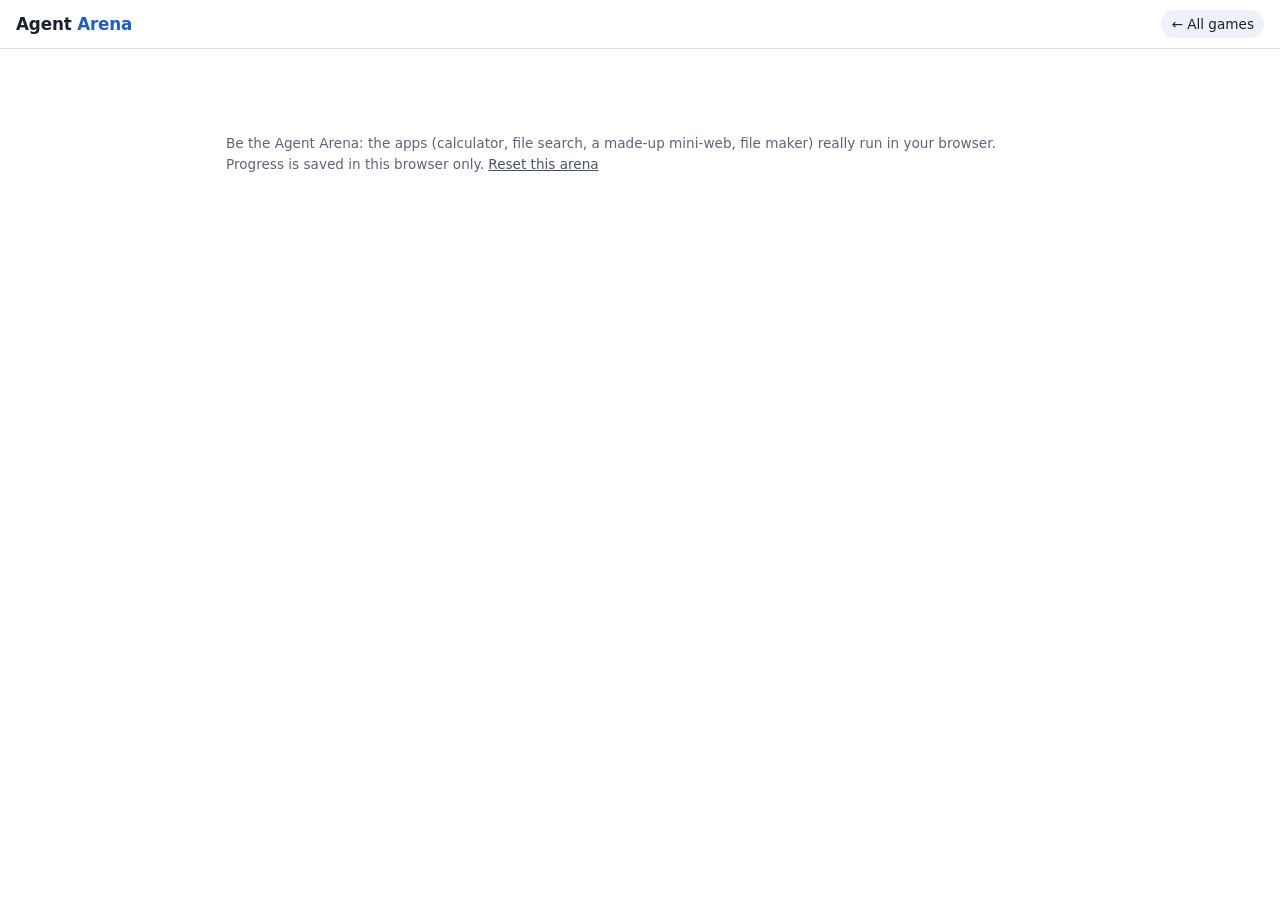
==== agent-final/index.html @ a99c43e1 "Agent Arena page" ====
<!doctype html>
<html lang="en">
<head>
  <meta charset="utf-8">
  <meta name="viewport" content="width=device-width, initial-scale=1">
  <meta name="color-scheme" content="light only">
  <title>The Agent Arena</title>
  <meta name="description" content="The final agent challenge: one task from Ploy in 12 timed steps, playing the model with real apps.">
  <link rel="icon" href="data:image/svg+xml,%3Csvg xmlns='http://www.w3.org/2000/svg' viewBox='0 0 32 32'%3E%3Crect width='32' height='32' rx='7' fill='%23c2570c'/%3E%3Crect x='6' y='20' width='4' height='6' rx='1' fill='white'/%3E%3Crect x='12' y='14' width='4' height='12' rx='1' fill='white'/%3E%3Crect x='18' y='9' width='4' height='17' rx='1' fill='white'/%3E%3Crect x='24' y='17' width='4' height='9' rx='1' fill='white'/%3E%3C/svg%3E">
  <link rel="stylesheet" href="../shared/arena.css">
  <link rel="stylesheet" href="../shared/visual.css">
</head>
<body>
  <header class="topbar">
    <button class="brand" id="brand" type="button" aria-label="Arena home">Agent <span>Arena</span></button>
    <span class="spacer"></span>
    <a class="pill" href="../index.html">&larr; All games</a>
  </header>
  <main id="app">
    <noscript><div class="card">This game needs JavaScript switched on.</div></noscript>
  </main>
  <footer>
    <p>Be the Agent Arena: the apps (calculator, file search, a made-up mini-web, file maker) really run in your browser. Progress is saved in this browser only.
      <button type="button" id="resetBtn">Reset this arena</button></p>
  </footer>
  <script src="../config.js"></script>
  <script src="../agent/data/cafe.js"></script>
  <script src="../agent/data/raw.js"></script>
  <script src="../agent/js/engine.js"></script>
  <script src="../agent/js/files.js"></script>
  <script src="../agent/js/tools.js"></script>
  <script src="../agent/js/items.js"></script>
  <script src="../shared/visual.js"></script>
  <script src="../shared/arena.js"></script>
  <script src="../shared/widgets.js"></script>
  <script src="../agent/js/phones.js"></script>
  <script src="../agent/js/draw.js"></script>
  <script src="../agent/js/arena.js"></script>
  <script src="js/final.js"></script>
</body>
</html>
---- shared/arena.css ----
/* AI games — shared styles for the master page, the arenas and the scoreboard. White theme only. */
:root {
  --bg: #ffffff;
  --surface: #ffffff;
  --surface-2: #eef1f8;
  --ink: #1b2130;
  --ink-2: #4a5468;
  --ink-3: #5c6579;
  --line: #d9deea;
  --accent: #1f5fbf;        /* theme blue: bars, primary buttons */
  --accent-soft: #dbe6f8;
  --accent-ink: #ffffff;
  --warn: #c2570c;          /* orange: wrong / warning */
  --warn-soft: #fbe6d6;
  --good: #1d7a46;
  --good-soft: #d9f0e2;
  --bar-track: #e6eaf3;
  --focus: #f0a020;
  --predict-ink: #8a5200;   /* amber text that passes contrast on white */
  --mode-ink: #9a3f06;
  --radius: 12px;
  --shadow: 0 1px 2px rgba(20, 30, 60, .06), 0 4px 16px rgba(20, 30, 60, .06);
  --fs: 16px;
  --font: "Inter", system-ui, -apple-system, "Segoe UI", Roboto, sans-serif;
  --mono: ui-monospace, "SF Mono", Consolas, monospace;
  color-scheme: light;
}

* { box-sizing: border-box; }
html { font-size: var(--fs); }
body {
  margin: 0;
  background: var(--bg);
  color: var(--ink);
  font-family: var(--font);
  line-height: 1.5;
  -webkit-text-size-adjust: 100%;
}
html.class-mode { --fs: 22px; }

a { color: var(--accent); }
button, input, select, textarea { font: inherit; color: inherit; }
:focus-visible { outline: 3px solid var(--focus); outline-offset: 2px; }

/* ---------- layout ---------- */
.topbar {
  position: sticky; top: 0; z-index: 5;
  display: flex; align-items: center; gap: 12px;
  padding: 10px 16px;
  background: var(--surface);
  border-bottom: 1px solid var(--line);
}
.brand { white-space: nowrap; font-weight: 700; letter-spacing: -.01em; cursor: pointer; background: none; border: 0; padding: 0; font-size: 1.05rem; }
.brand span { color: var(--accent); }
.topbar .spacer { flex: 1; }
.pill {
  display: inline-flex; align-items: center; gap: 6px;
  padding: 4px 10px; border-radius: 999px;
  background: var(--surface-2); color: var(--ink-2); font-size: .85rem; white-space: nowrap;
}
.pill.mode { background: var(--warn-soft); color: var(--mode-ink); white-space: normal; text-align: center; }

main { max-width: 860px; margin: 0 auto; padding: 20px 16px 64px; }
.card {
  background: var(--surface); border: 1px solid var(--line); border-radius: var(--radius);
  padding: 20px; margin: 0 0 16px; box-shadow: var(--shadow);
}
.card.soft { background: var(--surface-2); box-shadow: none; }
h1 { font-size: 1.8rem; line-height: 1.2; margin: 0 0 8px; letter-spacing: -.02em; }
h2 { font-size: 1.3rem; margin: 0 0 8px; letter-spacing: -.01em; }
h3 { font-size: 1.05rem; margin: 0 0 6px; }
p { margin: 0 0 10px; }
.muted { color: var(--ink-2); }
.small { font-size: .875rem; }
.kicker { font-size: .8rem; font-weight: 600; text-transform: uppercase; letter-spacing: .06em; color: var(--accent); margin-bottom: 4px; }
.row { display: flex; flex-wrap: wrap; gap: 10px; align-items: center; }
.row.end { justify-content: flex-end; }
.stack > * + * { margin-top: 12px; }
.hidden { display: none !important; }

/* ---------- buttons ---------- */
.btn {
  display: inline-flex; align-items: center; justify-content: center; gap: 6px;
  min-height: 44px; padding: 8px 18px;
  border-radius: 10px; border: 1px solid var(--line);
  background: var(--surface); cursor: pointer; font-weight: 600;
}
.btn:hover { border-color: var(--accent); }
.btn.primary { background: var(--accent); color: var(--accent-ink); border-color: var(--accent); }
.btn.primary:hover { filter: brightness(1.08); }
.btn.ghost { background: transparent; }
.btn:disabled { opacity: .45; cursor: not-allowed; filter: none; }

/* ---------- the sentence / blank ---------- */
.sentence {
  font-size: 1.5rem; line-height: 1.45; font-weight: 600;
  padding: 18px; border-radius: var(--radius); background: var(--surface-2);
  overflow-wrap: anywhere;
}
.sentence .blank {
  display: inline-block; min-width: 3.5em; border-bottom: 3px solid var(--accent);
  color: var(--accent); text-align: center;
}
.sentence .dim { color: var(--ink-3); font-weight: 400; }

.choices { display: grid; grid-template-columns: repeat(2, minmax(0, 1fr)); gap: 10px; }
.choice {
  min-height: 56px; padding: 10px 14px; border-radius: 10px;
  border: 2px solid var(--line); background: var(--surface); cursor: pointer;
  font-size: 1.1rem; font-weight: 600; text-align: left;
  display: flex; flex-direction: column; gap: 6px;
}
.choice:hover:not(:disabled) { border-color: var(--accent); }
.choice.picked { border-color: var(--accent); background: var(--accent-soft); }
.choice.correct { border-color: var(--good); background: var(--good-soft); }
.choice.wrong { border-color: var(--warn); background: var(--warn-soft); }
.choice:disabled { cursor: default; }
.choice .tag { font-size: .8rem; font-weight: 600; color: var(--ink-2); }

.feedback { min-height: 1.5em; font-weight: 600; }
.feedback.good { color: var(--good); }
.feedback.bad { color: var(--warn); }


.toast {
  position: fixed; left: 50%; bottom: 20px; transform: translateX(-50%);
  background: var(--ink); color: var(--bg); padding: 10px 16px; border-radius: 10px; font-weight: 600;
  z-index: 20; max-width: calc(100% - 32px);
}

footer { max-width: 860px; margin: 0 auto; padding: 0 16px 40px; color: var(--ink-3); font-size: .85rem; }
footer button { background: none; border: 0; color: var(--ink-2); text-decoration: underline; cursor: pointer; padding: 0; }

.sr-only { position: absolute; width: 1px; height: 1px; padding: 0; margin: -1px; overflow: hidden; clip: rect(0 0 0 0); white-space: nowrap; border: 0; }
a.pill { text-decoration: none; color: inherit; }
a.pill:hover { text-decoration: underline; }
.text-input { width: 100%; min-height: 44px; padding: 8px 12px; border: 2px solid var(--line); border-radius: 10px; background: var(--surface); }
.text-input:focus { border-color: var(--accent); outline: none; }
label.field { display: grid; gap: 4px; font-weight: 600; font-size: .95rem; }
label.field span.muted { font-weight: 400; }
.table-wrap { overflow-x: auto; }
table { border-collapse: collapse; width: 100%; font-size: .95rem; }
th, td { text-align: left; padding: 8px 10px; border-bottom: 1px solid var(--line); vertical-align: top; }
th { font-size: .8rem; text-transform: uppercase; letter-spacing: .04em; color: var(--ink-2); }
td.num, th.num { text-align: right; font-variant-numeric: tabular-nums; }
.why { border-left: 4px solid var(--accent); }
.mono { font-family: var(--mono); }

/* ---------- master page ---------- */
.games { list-style: none; margin: 0; padding: 0; display: grid; gap: 12px; }
.game {
  display: grid; grid-template-columns: 3.2em 1fr auto; gap: 14px; align-items: center;
  padding: 16px; border: 1px solid var(--line); border-radius: var(--radius); background: var(--surface); box-shadow: var(--shadow);
  text-decoration: none; color: inherit;
}
.game:hover { border-color: var(--accent); }
.game .n { width: 2.6em; height: 2.6em; border-radius: 50%; display: grid; place-items: center; font-weight: 800; background: var(--accent-soft); color: var(--accent); }
.game.arena .n { background: var(--warn-soft); color: var(--mode-ink); }
.game .t { font-weight: 700; font-size: 1.1rem; }
.game .d { color: var(--ink-2); font-size: .92rem; }
.game .tag { font-size: .75rem; font-weight: 700; text-transform: uppercase; letter-spacing: .05em; color: var(--ink-3); }
.game .done { color: var(--good); font-weight: 700; white-space: nowrap; }
.game .go { color: var(--accent); font-weight: 700; white-space: nowrap; }

/* ---------- arena ---------- */
.hud { display: flex; flex-wrap: wrap; gap: 8px 14px; align-items: center; font-size: .9rem; color: var(--ink-2); }
.hud b { color: var(--ink); font-variant-numeric: tabular-nums; }
.timer { position: relative; height: 10px; border-radius: 5px; background: var(--bar-track); overflow: hidden; flex: 1 1 160px; min-width: 120px; }
.timer > span { position: absolute; inset: 0 auto 0 0; background: var(--good); border-radius: 5px; transition: width .2s linear; }
.timer.low > span { background: var(--warn); }
.streak { color: var(--mode-ink); font-weight: 700; }
.item-box.locked { pointer-events: none; }
.item-box.locked .unlock-ok, .item-box.locked .v-file { pointer-events: auto; }
.result-card { border-left: 4px solid var(--good); }
.result-card.bad { border-left-color: var(--warn); }
.result-card.part { border-left-color: var(--focus); }
.pts-line { font-family: var(--mono); font-size: .92rem; color: var(--ink-2); }
.big-points { font-size: 2.2rem; font-weight: 800; font-variant-numeric: tabular-nums; }
.rules { margin: 0; padding-left: 1.2em; }
.rules li + li { margin-top: 4px; }
.textbox { font-family: var(--mono); background: var(--surface-2); border-radius: 10px; padding: 10px 14px; white-space: pre-wrap; overflow-wrap: anywhere; font-size: .95rem; max-height: 22em; overflow: auto; }
.textbox .hl { background: #fff1b8; border-radius: 3px; }
.tiles { display: flex; flex-wrap: wrap; gap: 8px; }
.tile { min-height: 40px; padding: 6px 12px; border-radius: 8px; border: 2px solid var(--line); background: var(--surface); cursor: pointer; font-weight: 600; font-size: 1rem; }
.tile:hover:not(:disabled) { border-color: var(--accent); }
.tile.end { border-style: dashed; }
.tile.on { border-color: var(--accent); background: var(--accent-soft); }
.tile.good { border-color: var(--good); background: var(--good-soft); }
.tile.bad { border-color: var(--warn); background: var(--warn-soft); }
.built { min-height: 56px; padding: 12px 14px; border-radius: 10px; background: var(--surface-2); font-size: 1.2rem; font-weight: 600; overflow-wrap: anywhere; }
.built .seed { color: var(--ink-3); }
.built .w { display: inline-block; padding: 0 4px; border-radius: 4px; }
.built .w.good { background: var(--good-soft); }
.built .w.bad { background: var(--warn-soft); text-decoration: line-through; }
.counts { display: grid; grid-template-columns: repeat(auto-fill, minmax(190px, 1fr)); gap: 8px; }
.counts .c { border: 1px solid var(--line); border-radius: 8px; padding: 6px 10px; font-size: .9rem; }
.counts .c b { display: block; }
.status { font-size: .85rem; }
.status.ok { color: var(--good); }
.status.wait { color: var(--mode-ink); }
.pick-list { display: grid; gap: 8px; }
.pick { display: grid; grid-template-columns: auto 1fr auto; gap: 10px; align-items: center; padding: 10px 12px; border: 2px solid var(--line); border-radius: 10px; background: var(--surface); cursor: pointer; text-align: left; }
.pick.on { border-color: var(--accent); background: var(--accent-soft); }
.pick.good { border-color: var(--good); background: var(--good-soft); }
.pick.bad { border-color: var(--warn); background: var(--warn-soft); }
.pick .tok { font-family: var(--mono); font-size: .85rem; color: var(--ink-2); white-space: nowrap; }
.doc { border: 1px solid var(--line); border-radius: 10px; padding: 12px 14px; background: var(--surface); }
.doc .meta { font-size: .8rem; color: var(--ink-3); margin-bottom: 4px; }
.meter { height: 12px; border-radius: 6px; background: var(--bar-track); overflow: hidden; }
.meter > span { display: block; height: 100%; background: var(--accent); }
.meter.over > span { background: var(--warn); }

/* ---------- scoreboard ---------- */
.tabs { display: inline-flex; border: 1px solid var(--line); border-radius: 10px; overflow: hidden; }
.tabs button { border: 0; background: var(--surface); padding: 10px 18px; font-weight: 700; cursor: pointer; min-height: 44px; }
.tabs button[aria-selected="true"] { background: var(--accent); color: var(--accent-ink); }
.board td.rank { width: 3em; font-weight: 800; color: var(--ink-3); }
.board tr.top1 td.rank { color: #b8860b; }
html.projector { --fs: 22px; }

@media (max-width: 560px) {
  .topbar { gap: 8px; }
  .pill { font-size: .72rem; padding: 3px 8px; }
  h1 { font-size: 1.5rem; }
  .choices { grid-template-columns: 1fr; }
  .card { padding: 16px; }
  .game { grid-template-columns: 2.6em 1fr; }
  .game .right { grid-column: 2; }
}
@media (prefers-reduced-motion: reduce) {
  * { transition: none !important; animation: none !important; }
}
footer { max-width: 860px; margin: 0 auto; padding: 0 16px 40px; color: var(--ink-3); font-size: .85rem; }
footer button { background: none; border: 0; color: var(--ink-2); text-decoration: underline; cursor: pointer; padding: 0; }
.tabs.toggle button[aria-pressed="true"] { background: var(--accent); color: var(--accent-ink); }
.doc.good { border-color: var(--good); background: var(--good-soft); }
.choices.one { grid-template-columns: 1fr; }

/* visual additions (v3) */
.lesson-card { display: flex; gap: 10px; align-items: flex-start; }
.lesson-icon { font-size: 1.6rem; line-height: 1.2; }
.goal-line { font-size: 1.05rem; }
.search-bar { flex: 1; min-width: 12rem; min-height: 44px; display: flex; align-items: center; padding: 6px 12px; border-radius: 10px; background: var(--surface-2); font-weight: 700; }
/* Dice master chart options (v4) */
.mini-chart { display: grid; gap: 4px; width: 100%; text-align: left; }
.mc-letter { font-size: .85rem; }
.mc-row { display: grid; grid-template-columns: 4.2em 1fr 3em; gap: 6px; align-items: center; font-size: .85rem; font-weight: 400; }
.mc-bar { height: 12px; background: var(--bar-track); border-radius: 6px; overflow: hidden; }
.mc-bar i { display: block; height: 100%; background: var(--accent); }
.mc-pct { text-align: right; font-variant-numeric: tabular-nums; }
---- shared/visual.css ----
/* AI games — visual building blocks (shared/visual.js). Uses each page's colour variables. Phone first. */

.sr-only { position: absolute; width: 1px; height: 1px; overflow: hidden; clip: rect(0 0 0 0); white-space: nowrap; }

/* ---------- flow ---------- */
.v-flow { display: flex; flex-wrap: wrap; align-items: stretch; gap: 6px; margin: 8px 0; }
.v-node {
  flex: 1 1 0; min-width: 7.5em;
  display: flex; flex-direction: column; align-items: center; justify-content: center; text-align: center; gap: 2px;
  padding: 10px 8px; border-radius: 12px; background: var(--accent-soft); color: var(--ink);
  border: 1px solid transparent;
}
.v-node.good { background: var(--good-soft); border-color: var(--good); }
.v-node.bad { background: var(--warn-soft); border-color: var(--warn); }
.v-node .v-icon { font-size: 1.5rem; line-height: 1.2; }
.v-node .v-label { font-weight: 700; line-height: 1.25; }
.v-node .v-sub { font-size: .82rem; color: var(--ink-2); line-height: 1.25; }
.v-arrow { align-self: center; font-weight: 700; color: var(--accent); font-size: 1.2rem; }
.v-loop { flex-basis: 100%; text-align: center; font-size: .9rem; color: var(--accent); font-weight: 600; }
.v-flow.compact .v-node { min-width: 5em; padding: 6px 8px; font-size: .92rem; }
.v-flow.compact .v-node .v-label { font-weight: 600; }

/* ---------- cards ---------- */
.v-cards, .v-recap { display: grid; grid-template-columns: repeat(auto-fit, minmax(15rem, 1fr)); gap: 10px; margin: 8px 0; }
.v-cards.cols-2 { grid-template-columns: repeat(auto-fit, minmax(13rem, 1fr)); }
.v-cards.cols-3 { grid-template-columns: repeat(auto-fit, minmax(11rem, 1fr)); }
.v-card {
  background: var(--surface); border: 1px solid var(--line); border-radius: 14px; padding: 12px 14px;
  box-shadow: var(--shadow);
}
.v-card p { margin: 6px 0 0; }
.v-card.good { border-color: var(--good); background: var(--good-soft); }
.v-card.bad { border-color: var(--warn); background: var(--warn-soft); }
.v-card.accent { border-color: var(--accent); background: var(--accent-soft); }
.v-card-icon { font-size: 1.8rem; line-height: 1; margin-bottom: 4px; }
.v-card-icon.sm { font-size: 1.4rem; margin: 0; }
.v-card-title { font-weight: 700; line-height: 1.3; }
.v-recap-head { display: flex; align-items: center; gap: 8px; }

/* ---------- rules ---------- */
.v-rules { display: grid; gap: 6px; margin: 6px 0; }
.v-rule { display: flex; gap: 10px; align-items: flex-start; padding: 8px 10px; border-radius: 10px; background: var(--surface-2); }
.v-rule-n { flex: none; font-size: 1.15rem; line-height: 1.3; color: var(--accent); font-weight: 700; min-width: 1.4em; text-align: center; }

/* ---------- steps (level intros) ---------- */
.v-steps { list-style: none; padding: 0; margin: 4px 0; display: grid; gap: 10px; }
.v-step { border: 1px solid var(--line); border-radius: 14px; padding: 12px 14px; background: var(--surface); }
.v-step-head { display: flex; align-items: center; gap: 10px; }
.v-step-icon {
  flex: none; width: 2.4rem; height: 2.4rem; border-radius: 50%; background: var(--accent-soft);
  display: inline-flex; align-items: center; justify-content: center; font-size: 1.3rem; font-weight: 700; color: var(--accent);
}
.v-step-title { font-weight: 700; line-height: 1.3; }
.v-step-text { margin: 6px 0 0; }

/* ---------- examples ---------- */
.v-example { margin-top: 8px; padding: 8px 10px; border-radius: 10px; background: var(--surface-2); font-family: var(--mono); font-size: .9rem; overflow-wrap: anywhere; }
.v-example .v-flow { font-family: var(--font); margin: 2px 0; }
.v-ex-line { display: flex; flex-wrap: wrap; gap: 6px; align-items: baseline; padding: 2px 0; }
.v-ex-arrow { color: var(--accent); font-weight: 700; }
.v-ex-a { color: var(--good); }

/* ---------- more fold ---------- */
.v-more { margin-top: 6px; }
.v-more > summary {
  cursor: pointer; color: var(--accent); font-weight: 600; font-size: .9rem; list-style: none;
  display: inline-flex; align-items: center; gap: 4px; min-height: 32px;
}
.v-more > summary::-webkit-details-marker { display: none; }
.v-more > summary::before { content: "＋"; }
.v-more[open] > summary::before { content: "－"; }
.v-more p { margin: 6px 0 0; }

/* ---------- glossary ---------- */
.v-gloss { margin-top: 10px; }
.v-gloss-title { font-weight: 700; font-size: .85rem; text-transform: uppercase; letter-spacing: .06em; color: var(--ink-3); margin-bottom: 6px; }
.v-gloss-list { display: grid; grid-template-columns: repeat(auto-fit, minmax(14rem, 1fr)); gap: 8px; margin: 0; }
.v-gloss-item { border-left: 4px solid var(--accent); background: var(--surface-2); border-radius: 8px; padding: 8px 10px; }
.v-gloss-item dt { font-weight: 700; }
.v-gloss-item dd { margin: 2px 0 0; font-size: .92rem; }

/* ---------- diagrams ---------- */
.v-diagram { margin: 10px 0; padding: 0; }
.v-caption { font-size: .8rem; color: var(--ink-3); margin: 6px 0 0; }
.v-dice { display: grid; gap: 10px; }
.v-dice-row { display: grid; grid-template-columns: minmax(9rem, 1fr) 2fr; gap: 10px; align-items: center; }
.v-dice-label { display: flex; flex-direction: column; }
.v-dice-label span { font-size: .85rem; color: var(--ink-2); }
.v-dice-bars { display: grid; gap: 3px; }
.v-dice-bar { position: relative; height: 1.5rem; background: var(--bar-track); border-radius: 6px; overflow: hidden; }
.v-dice-bar i { position: absolute; inset: 0 auto 0 0; background: var(--accent); opacity: .75; }
.v-dice-bar span { position: relative; padding-left: 6px; font-size: .85rem; line-height: 1.5rem; font-weight: 600; }
.v-keyhole { display: grid; gap: 6px; font-size: 1.05rem; }
.v-key-line { display: flex; flex-wrap: wrap; gap: 4px; align-items: baseline; padding: 8px 10px; background: var(--surface-2); border-radius: 10px; }
.v-key-hid { color: transparent; background: var(--line); border-radius: 4px; user-select: none; }
.v-key-seen { font-weight: 700; background: var(--accent-soft); border-radius: 4px; padding: 0 4px; }
.v-key-blank { color: var(--accent); font-weight: 700; }
.v-key-guess { color: var(--ink-2); }
.v-vs { display: grid; grid-template-columns: 1fr auto 1fr; gap: 8px; align-items: center; }
.v-vs.two { grid-template-columns: 1fr 1fr; }
.v-vs-mid { font-size: 2rem; font-weight: 700; color: var(--warn); text-align: center; }
.v-desk { border: 2px dashed var(--accent); border-radius: 14px; padding: 10px; background: var(--accent-soft); }
.v-desk-top { font-weight: 700; margin-bottom: 8px; }
.v-desk-items { display: flex; flex-wrap: wrap; gap: 6px; }
.v-chip { display: inline-flex; align-items: center; padding: 6px 10px; border-radius: 999px; background: var(--surface); border: 1px solid var(--line); font-size: .92rem; }
.v-chip.bad { border-color: var(--warn); background: var(--warn-soft); }
.v-desk-meter { margin-top: 8px; display: flex; align-items: center; gap: 8px; font-size: .85rem; color: var(--ink-2); }
.v-desk-meter i { display: block; height: 10px; flex: 1; max-width: 12rem; border-radius: 6px; background: linear-gradient(90deg, var(--accent) 70%, var(--bar-track) 70%); }

/* ---------- file viewer ---------- */
.v-file { border: 1px solid var(--line); border-radius: 14px; padding: 10px 12px; background: var(--surface); margin: 8px 0; }
.v-file-head { display: flex; flex-wrap: wrap; gap: 10px; align-items: center; }
.v-file-icon { font-size: 1.8rem; }
.v-file-name { flex: 1; min-width: 10rem; display: flex; flex-direction: column; }
.v-file-name span { font-size: .85rem; color: var(--ink-2); }
.v-file-btns { display: flex; gap: 8px; flex-wrap: wrap; }
.v-viewer { margin-top: 10px; }
.v-sheet-wrap { overflow-x: auto; -webkit-overflow-scrolling: touch; border: 1px solid var(--line); border-radius: 8px 8px 0 0; max-height: 60vh; }
.v-sheet { border-collapse: collapse; font-size: .88rem; min-width: 100%; }
.v-sheet th, .v-sheet td { border: 1px solid #e3e6ee; padding: 4px 8px; white-space: nowrap; }
.v-sheet thead th { background: #f1f3f7; color: var(--ink-3); font-weight: 600; position: sticky; top: 0; }
.v-sheet th.rn { background: #f1f3f7; color: var(--ink-3); font-weight: 600; text-align: right; min-width: 2em; }
.v-sheet tr.hdr td { font-weight: 700; background: #f7f8fb; }
.v-sheet td.num { text-align: right; font-variant-numeric: tabular-nums; }
.v-fx { font-size: .65rem; color: var(--good); margin-left: 4px; font-weight: 700; vertical-align: super; }
.v-sheet-tabs { display: flex; gap: 2px; border: 1px solid var(--line); border-top: 0; border-radius: 0 0 8px 8px; background: #f1f3f7; padding: 0 4px; overflow-x: auto; }
.v-sheet-tabs button { border: 0; background: transparent; padding: 8px 12px; min-height: 40px; font-size: .88rem; cursor: pointer; border-bottom: 3px solid transparent; }
.v-sheet-tabs button[aria-selected="true"] { background: var(--surface); color: var(--good); font-weight: 700; border-bottom-color: var(--good); }
.v-page {
  background: #fff; border: 1px solid var(--line); border-radius: 6px; padding: 18px 18px 22px;
  box-shadow: 0 2px 10px rgba(20, 30, 60, .10); max-width: 40rem; font-family: Georgia, "Times New Roman", serif; line-height: 1.55;
}
.v-page h3 { font-family: var(--font); margin: 0 0 10px; font-size: 1.15rem; }
.v-page h4 { font-family: var(--font); margin: 14px 0 6px; font-size: 1rem; }
.v-page p { margin: 0 0 8px; }
.v-page ul { margin: 0 0 8px; padding-left: 1.3em; }
.v-doc-table { border-collapse: collapse; margin: 6px 0 10px; font-size: .92rem; }
.v-doc-table th, .v-doc-table td { border: 1px solid #c9ced9; padding: 4px 10px; text-align: left; }
.v-doc-table th { background: #f1f3f7; }

/* ---------- phones ---------- */
@media (max-width: 560px) {
  .v-flow:not(.compact) { flex-direction: column; }
  .v-flow:not(.compact) .v-node { flex-direction: row; justify-content: flex-start; text-align: left; gap: 10px; min-width: 0; }
  .v-flow:not(.compact) .v-node .v-sub { margin-left: auto; text-align: right; }
  .v-flow:not(.compact) { gap: 2px; }
  .v-flow:not(.compact) .v-node { padding: 7px 12px; }
  .v-flow:not(.compact) .v-node .v-icon { font-size: 1.25rem; }
  .v-flow:not(.compact) .v-arrow { transform: rotate(90deg); align-self: center; line-height: 1; font-size: 1rem; }
  .v-vs { grid-template-columns: 1fr; }
  .v-vs-mid { font-size: 1.5rem; }
  .v-dice-row { grid-template-columns: 1fr; }
  .v-cards, .v-recap { grid-template-columns: 1fr; }
}

/* Bigger touch targets on touch screens */
@media (pointer: coarse) {
  .v-more > summary { min-height: 44px; }
  .v-sheet-tabs button { min-height: 44px; }
}

/* ---------- tap-to-build table questions (shared/querybuilder.js) ---------- */
.qb { display: grid; gap: 10px; }
.qb-row { display: grid; gap: 6px; }
.qb-hidden { display: none; }
.qb-q { font-weight: 700; font-size: .95rem; }
.qb-chips { display: flex; flex-wrap: wrap; gap: 6px; }
.qb-chip {
  min-height: 44px; padding: 8px 14px; border-radius: 999px; border: 1.5px solid var(--line);
  background: var(--surface); cursor: pointer; font-weight: 600; touch-action: manipulation;
}
.qb-chip:hover { border-color: var(--accent); }
.qb-chip[aria-pressed="true"] { background: var(--accent); color: var(--accent-ink); border-color: var(--accent); }
.qb-preview { border-radius: 12px; background: var(--surface-2); padding: 10px 12px; }
.qb-preview-label { font-size: .75rem; text-transform: uppercase; letter-spacing: .06em; color: var(--ink-3); font-weight: 700; }
.qb-sentence { font-size: 1.1rem; font-weight: 700; margin-top: 2px; }
.qb-cmd { font-family: var(--mono); font-size: .8rem; color: var(--ink-3); margin-top: 4px; overflow-wrap: anywhere; }
.qb-why { margin: 0; font-size: .92rem; }
.qb-why.good { color: var(--good); }
.qb-why.bad { color: var(--warn); }
.qb-run { min-height: 48px; }
@media (max-width: 560px) { .qb-run { width: 100%; } }

/* ---------- tap-the-answer results ---------- */
.tap-val {
  min-height: 44px; padding: 6px 14px; border-radius: 10px; border: 2px dashed var(--accent);
  background: var(--surface); font-weight: 700; font-size: 1.1rem; cursor: pointer; touch-action: manipulation;
}
.tap-val:hover, .tap-val:focus-visible { background: var(--accent-soft); }
.tap-val[aria-pressed="true"] { background: var(--accent); color: var(--accent-ink); border-style: solid; }
.tap-val:disabled { cursor: default; opacity: .8; }
.tap-grid { display: grid; grid-template-columns: 1fr 1fr; gap: 6px; max-width: 26rem; }
.v-sheet td.wrap { white-space: normal; min-width: 10em; max-width: 16em; }
.search-bar { flex: 1; min-width: 12rem; min-height: 44px; display: flex; align-items: center; padding: 6px 12px; border-radius: 10px; background: var(--surface-2); font-weight: 700; }

/* ---------- v2: stacked bar, pointer, temperature calculator ---------- */
.tv-stack { display: grid; gap: 6px; }
.tv-track { position: relative; padding-top: 22px; }
.tv-bar { display: flex; height: 38px; border-radius: 8px; overflow: hidden; border: 1px solid var(--line); background: var(--bar-track); }
.tv-stack.compact .tv-bar { height: 22px; }
.tv-stack.compact .tv-track { padding-top: 0; }
.tv-seg { display: flex; align-items: center; justify-content: center; min-width: 0; color: #fff; font-weight: 700; font-size: .85rem; white-space: nowrap; overflow: hidden; border-right: 2px solid #fff; transition: width .45s ease; }
.tv-seg:last-child { border-right: 0; }
.tv-seg span { padding: 0 4px; text-overflow: ellipsis; overflow: hidden; }
.tv-scale { position: relative; height: 1.1em; font-size: .72rem; color: var(--ink-3); margin: 0 6px; }
.tv-scale span { position: absolute; transform: translateX(-50%); }
.tv-legend { display: flex; flex-wrap: wrap; gap: 4px 14px; font-size: .88rem; }
.tv-key i { display: inline-block; width: .9em; height: .9em; border-radius: 3px; margin-right: 5px; vertical-align: -1px; }
.tv-ptr { position: absolute; top: 0; left: 0; width: 0; height: 64px; z-index: 2; pointer-events: none; }
.tv-ptr-head { position: absolute; top: -2px; left: 0; transform: translateX(-50%); font-size: 1.1rem; line-height: 1; color: var(--ink); }
.tv-ptr-line { position: absolute; top: 16px; left: -1.5px; width: 3px; height: 44px; background: var(--ink); border-radius: 2px; box-shadow: 0 0 0 1.5px #fff; }
.tv-slide { display: grid; gap: 4px; font-weight: 600; }
.tv-slider { width: 100%; accent-color: var(--accent); min-height: 32px; }
.tv-ticks { display: flex; justify-content: space-between; font-size: .75rem; color: var(--ink-3); font-weight: 400; }
.tv-out { margin: 0; font-weight: 600; }
.tv-calc .counts .c { display: inline-flex; align-items: center; gap: 6px; }
.tv-calc details summary { cursor: pointer; color: var(--ink-2); }

/* ---------- v2: keyhole, window badge, lesson pieces ---------- */
.kh { font-size: 1.15rem; line-height: 2; }
.kh .kh-in { background: var(--accent-soft); border-radius: 4px; padding: 1px 5px; font-weight: 700; }
.kh .kh-out { text-decoration: line-through; color: var(--ink-3); }
.kh .kh-gap { display: inline-block; min-width: 2.2em; border-bottom: 3px solid var(--accent); text-align: center; color: var(--accent); font-weight: 700; }
.win-badge { display: inline-flex; align-items: center; gap: 8px; font-size: 1.35rem; font-weight: 800; letter-spacing: .02em; color: #fff; background: var(--accent); border-radius: 12px; padding: 8px 16px; box-shadow: var(--shadow); }
.win-badge small { font-size: .8rem; font-weight: 600; opacity: .9; letter-spacing: 0; }
.ltext { font-family: var(--mono); background: var(--surface-2); border-radius: 10px; padding: 10px 14px; font-size: .98rem; line-height: 1.9; overflow-wrap: anywhere; }
.ltext .ln { color: var(--ink-3); margin-right: .6em; }
.ltext .ctx { background: #fff1b8; border-radius: 3px; padding: 0 2px; }
.ltext .nxt { background: var(--good-soft); outline: 2px solid var(--good); border-radius: 3px; padding: 0 2px; }
.ltext .endchip { font-size: .72rem; border: 1px solid var(--line); border-radius: 6px; padding: 0 4px; color: var(--ink-3); background: var(--surface); }
.ltext .endchip.nxt { color: var(--ink); }
.ctable { display: grid; gap: 6px; }
.ctable .r { display: grid; grid-template-columns: minmax(4.5em, auto) 3.2em 1fr 3.4em; gap: 8px; align-items: center; }
.ctable .r.top b { color: var(--accent); }
.ctable .bar { height: 12px; background: var(--bar-track); border-radius: 6px; overflow: hidden; }
.ctable .bar i { display: block; height: 100%; background: var(--accent); }
.ctable .pc { text-align: right; font-variant-numeric: tabular-nums; }
.lesson-steps { display: flex; gap: 6px; }
.lesson-steps span { flex: 1; height: 6px; border-radius: 3px; background: var(--bar-track); }
.lesson-steps span.on { background: var(--accent); }
.practice { border-left: 4px solid var(--accent); }
.practice .fb { margin: 0; }
.part-chip { display: inline-block; font-size: .75rem; font-weight: 700; padding: 2px 8px; border-radius: 999px; background: var(--accent-soft); color: var(--accent); }

/* ---------- v2: phones and tablets ---------- */
button, .choice, .tile, .tv-slider, summary { touch-action: manipulation; }   /* no double-tap zoom delay */
@media (pointer: coarse) {
  .tile, .btn.small, .tv-calc .counts .btn { min-height: 44px; min-width: 44px; }
  .tv-slider { min-height: 44px; }
  .tv-slider::-webkit-slider-thumb { width: 30px; height: 30px; }
  .tv-slider::-moz-range-thumb { width: 30px; height: 30px; }
  .tv-calc details summary { min-height: 44px; display: flex; align-items: center; }
}
@media (max-width: 560px) {
  .win-badge { font-size: 1.1rem; padding: 6px 12px; flex-wrap: wrap; }
  .kh { font-size: 1.05rem; }
  .ctable .r { grid-template-columns: minmax(4em, auto) 2.8em 1fr 3em; gap: 6px; }
  .tv-seg { font-size: .78rem; }
  .ltext { padding: 8px 10px; font-size: .92rem; }
}
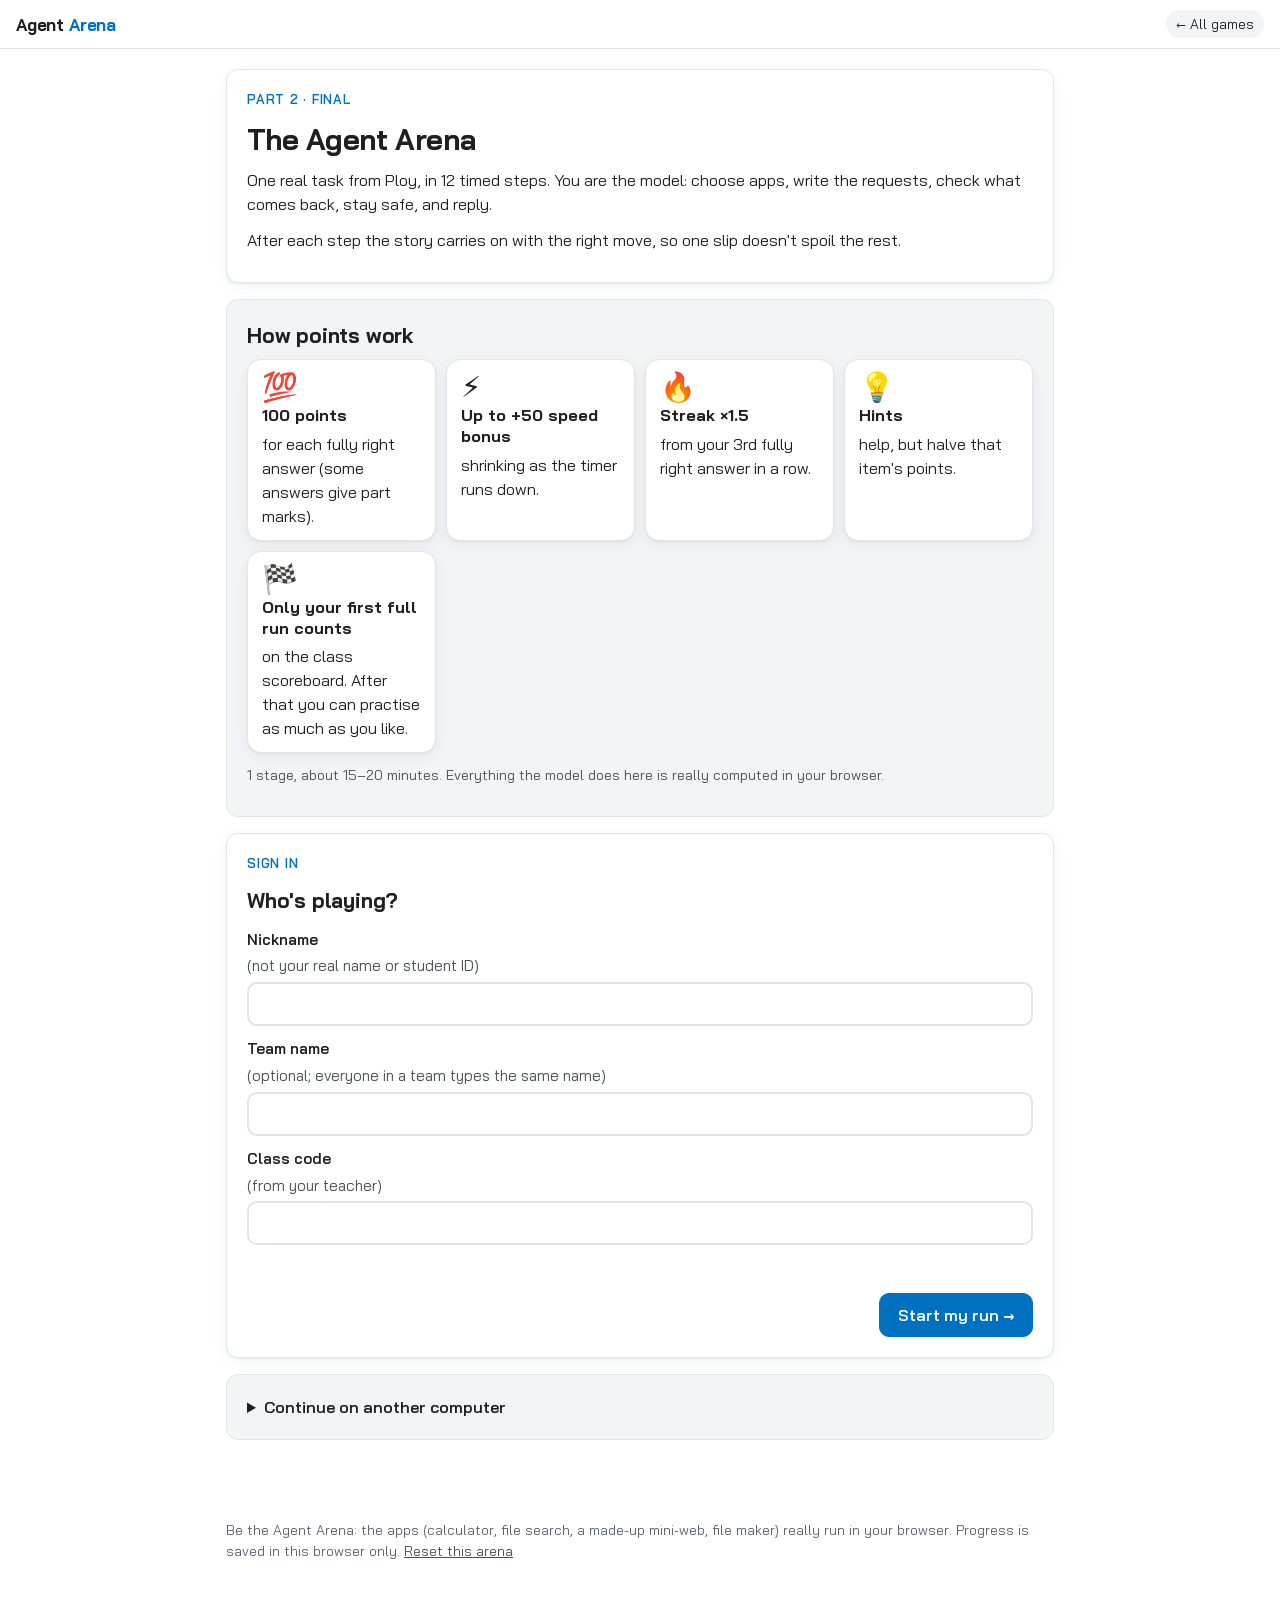
==== commit 2eaab5dc: "Chula theme: Agent Arena page" ====
--- a/agent-final/index.html
+++ b/agent-final/index.html
@@ -6,9 +6,13 @@
   <meta name="color-scheme" content="light only">
   <title>The Agent Arena</title>
   <meta name="description" content="The final agent challenge: one task from Ploy in 12 timed steps, playing the model with real apps.">
-  <link rel="icon" href="data:image/svg+xml,%3Csvg xmlns='http://www.w3.org/2000/svg' viewBox='0 0 32 32'%3E%3Crect width='32' height='32' rx='7' fill='%23c2570c'/%3E%3Crect x='6' y='20' width='4' height='6' rx='1' fill='white'/%3E%3Crect x='12' y='14' width='4' height='12' rx='1' fill='white'/%3E%3Crect x='18' y='9' width='4' height='17' rx='1' fill='white'/%3E%3Crect x='24' y='17' width='4' height='9' rx='1' fill='white'/%3E%3C/svg%3E">
+  <link rel="icon" href="data:image/svg+xml,%3Csvg xmlns='http://www.w3.org/2000/svg' viewBox='0 0 32 32'%3E%3Crect width='32' height='32' rx='7' fill='%230070C0'/%3E%3Crect x='6' y='20' width='4' height='6' rx='1' fill='white'/%3E%3Crect x='12' y='14' width='4' height='12' rx='1' fill='white'/%3E%3Crect x='18' y='9' width='4' height='17' rx='1' fill='white'/%3E%3Crect x='24' y='17' width='4' height='9' rx='1' fill='white'/%3E%3C/svg%3E">
+  <link rel="preconnect" href="https://fonts.googleapis.com">
+  <link rel="preconnect" href="https://fonts.gstatic.com" crossorigin>
+  <link rel="stylesheet" href="https://fonts.googleapis.com/css2?family=Bai+Jamjuree:wght@400;500;600;700&display=swap">
   <link rel="stylesheet" href="../shared/arena.css">
   <link rel="stylesheet" href="../shared/visual.css">
+  <link rel="stylesheet" href="../shared/theme-chula.css">
 </head>
 <body>
   <header class="topbar">
--- a/shared/arena.css
+++ b/shared/arena.css
@@ -105,6 +105,7 @@
 
 .choices { display: grid; grid-template-columns: repeat(2, minmax(0, 1fr)); gap: 10px; }
 .choice {
+  min-width: 0; overflow-wrap: anywhere;
   min-height: 56px; padding: 10px 14px; border-radius: 10px;
   border: 2px solid var(--line); background: var(--surface); cursor: pointer;
   font-size: 1.1rem; font-weight: 600; text-align: left;
@@ -215,6 +216,8 @@
 .tabs button { border: 0; background: var(--surface); padding: 10px 18px; font-weight: 700; cursor: pointer; min-height: 44px; }
 .tabs button[aria-selected="true"] { background: var(--accent); color: var(--accent-ink); }
 .board td.rank { width: 3em; font-weight: 800; color: var(--ink-3); }
+.board td.live { color: var(--accent); font-weight: 700; white-space: nowrap; }
+.board td.live .live-pts { color: var(--ink-2); font-weight: 600; }
 .board tr.top1 td.rank { color: #b8860b; }
 html.projector { --fs: 22px; }
 
@@ -222,7 +225,7 @@
   .topbar { gap: 8px; }
   .pill { font-size: .72rem; padding: 3px 8px; }
   h1 { font-size: 1.5rem; }
-  .choices { grid-template-columns: 1fr; }
+  .choices { grid-template-columns: minmax(0, 1fr); }
   .card { padding: 16px; }
   .game { grid-template-columns: 2.6em 1fr; }
   .game .right { grid-column: 2; }
@@ -234,7 +237,7 @@
 footer button { background: none; border: 0; color: var(--ink-2); text-decoration: underline; cursor: pointer; padding: 0; }
 .tabs.toggle button[aria-pressed="true"] { background: var(--accent); color: var(--accent-ink); }
 .doc.good { border-color: var(--good); background: var(--good-soft); }
-.choices.one { grid-template-columns: 1fr; }
+.choices.one { grid-template-columns: minmax(0, 1fr); }
 
 /* visual additions (v3) */
 .lesson-card { display: flex; gap: 10px; align-items: flex-start; }
@@ -248,3 +251,4 @@
 .mc-bar { height: 12px; background: var(--bar-track); border-radius: 6px; overflow: hidden; }
 .mc-bar i { display: block; height: 100%; background: var(--accent); }
 .mc-pct { text-align: right; font-variant-numeric: tabular-nums; }
+@media (max-width: 480px) { .hide-sm { display: none; } .topbar { gap: 8px; padding: 10px 12px; } }
--- a/shared/visual.css
+++ b/shared/visual.css
@@ -258,3 +258,86 @@
   .tv-seg { font-size: .78rem; }
   .ltext { padding: 8px 10px; font-size: .92rem; }
 }
+
+/* ---------- v2 agent: three linked chat phones ---------- */
+.phones { display: grid; gap: 8px; }
+.ph-tabs { display: none; gap: 6px; }
+.ph-grid { display: grid; grid-template-columns: repeat(3, minmax(0, 1fr)); gap: 10px; align-items: stretch; }
+.phone { display: flex; flex-direction: column; border: 2px solid var(--line); border-radius: 22px; background: var(--surface); overflow: hidden; min-height: 340px; box-shadow: var(--shadow); }
+.ph-head { display: flex; align-items: center; gap: 6px; padding: 8px 12px; background: var(--surface-2); border-bottom: 1px solid var(--line); font-size: .92rem; }
+.ph-model .ph-head { background: var(--accent-soft); }
+.ph-ico { font-size: 1.1rem; }
+.ph-apps { display: flex; flex-wrap: nowrap; overflow-x: auto; gap: 4px; padding: 6px 8px; border-bottom: 1px solid var(--line); -webkit-overflow-scrolling: touch; }  /* one row of app chips; swipe sideways if they don't fit */
+.ph-app { flex: none; white-space: nowrap; border: 1px solid var(--line); background: var(--surface); border-radius: 999px; padding: 4px 10px; font-size: .78rem; font-weight: 600; cursor: pointer; min-height: 32px; position: relative; }
+.ph-app[aria-pressed="true"] { background: var(--ink); color: #fff; border-color: var(--ink); }
+.ph-body { flex: 1; padding: 10px 8px; display: flex; flex-direction: column; gap: 6px; overflow-y: auto; max-height: min(460px, 45vh); }
+.ph-thread { display: flex; flex-direction: column; gap: 6px; }
+.ph-empty, .ph-note { font-size: .78rem; color: var(--ink-3); text-align: center; margin: 4px 0; }
+.ph-note { background: var(--surface-2); border-radius: 8px; padding: 4px 8px; white-space: pre-wrap; text-align: left; overflow-wrap: anywhere; }
+.b { max-width: 88%; padding: 7px 10px; border-radius: 14px; font-size: .9rem; line-height: 1.35; overflow-wrap: anywhere; white-space: pre-wrap; }
+.b.left { align-self: flex-start; border-bottom-left-radius: 4px; background: var(--surface-2); }
+.b.right { align-self: flex-end; border-bottom-right-radius: 4px; background: var(--accent); color: #fff; }
+.b.right.c-app { background: #6b5b3e; }
+.b.right.c-human { background: #1d7a46; }
+.b.left.c-app { background: #f5ecd9; }
+.b.left.c-human { background: #e3f3ea; }
+.b-from { font-size: .75rem; font-weight: 700; opacity: .8; margin-bottom: 2px; }
+.b .ph-code { font-family: var(--mono); font-size: .8rem; white-space: pre-wrap; background: none; color: inherit; }
+.b.new { animation: ph-pop .5s ease both; }
+@keyframes ph-pop { from { transform: scale(.92); opacity: 0; } to { transform: none; opacity: 1; } }
+@media (prefers-reduced-motion: reduce) { .b.new { animation: none; } }
+.ph-badge { display: inline-block; min-width: 1.3em; margin-left: 5px; padding: 0 5px; border-radius: 999px; background: #d4380d; color: #fff; font-size: .75rem; font-weight: 700; text-align: center; }
+.ph-say { min-height: 1.4em; margin: 6px 0 0; font-weight: 600; }
+.ph-ctl { margin-top: 4px; }
+.b table { border-collapse: collapse; font-size: .75rem; }
+.b td, .b th { border: 1px solid rgba(0,0,0,.15); padding: 1px 5px; }
+.b .ph-hit { display: block; border-top: 1px dashed rgba(0,0,0,.2); padding-top: 3px; margin-top: 3px; }
+@media (max-width: 740px) {
+  .ph-tabs { display: flex; flex-wrap: wrap; }
+  .ph-tab { flex: 1; min-height: 44px; border: 2px solid var(--line); background: var(--surface); border-radius: 12px; font-weight: 700; cursor: pointer; padding: 4px 6px; font-size: .85rem; }
+  .ph-tab[aria-selected="true"] { border-color: var(--accent); background: var(--accent-soft); }
+  .ph-grid { grid-template-columns: 1fr; }
+  .phone { display: none; min-height: 300px; }
+  .phone.on { display: flex; }
+  .ph-body { max-height: 380px; }
+}
+@media (pointer: coarse) { .ph-app { min-height: 44px; } .v-file-btns .btn { min-height: 44px; } }
+
+/* ---------- v2: phones and tablets while playing ---------- */
+.hud-card { position: sticky; z-index: 4; }                /* the timer stays in view (top is set to the top bar's height by arena.js) */
+.move, .result-card { scroll-margin-top: 140px; }
+@media (max-width: 560px) {
+  .hud-card { padding: 8px 12px; gap: 4px; }
+  .hud-card .hud { font-size: .8rem; gap: 2px 10px; }
+  .choices.one .choice { font-size: 1rem; }
+  .move { padding: 10px; }
+  .hud-more { display: none; }
+  .card > h2 { font-size: 1.1rem; }
+}
+.ph-peek { display: none; }
+@media (max-width: 740px) {
+  .ph-peek { display: grid; gap: 4px; background: var(--surface-2); border-left: 4px solid var(--ink-3); border-radius: 10px; padding: 8px 10px; }
+  .ph-peek-t { white-space: pre-wrap; overflow-wrap: anywhere; font-size: .9rem; }
+  .ph-peek .btn { justify-self: start; }
+}
+@media (max-width: 740px) {
+  .phone { min-height: 0; }
+  .ph-body { max-height: min(380px, 38vh); min-height: 120px; }  /* short phone screens: chat and "your move" fit together */
+}
+/* the student's move (as the model), under the phones */
+.move { border: 2px solid var(--accent); border-radius: 14px; padding: 12px; background: var(--surface); }
+.move h3 { margin: 0 0 6px; font-size: 1rem; }
+.move .kicker { margin-bottom: 4px; }
+@media (max-width: 740px) and (max-height: 700px) {   /* short phones (iPhone SE, small Androids): a shorter chat, so the first move shows too */
+  .ph-body { max-height: 28vh; min-height: 96px; }
+  .ph-head { padding: 5px 10px; }
+  .ph-tab { min-height: 44px; }
+}
+/* files on chat messages: 📎 files Ploy shares, and file cards the model sends back */
+.b-body { display: flex; flex-direction: column; gap: 4px; }
+.b-files { display: flex; flex-wrap: wrap; gap: 4px; }
+.b-file { display: inline-flex; align-items: center; min-height: 32px; padding: 2px 8px; border-radius: 999px; font-size: .8rem; font-weight: 600;
+  background: rgba(255,255,255,.85); color: var(--ink); text-decoration: none; border: 1px solid rgba(0,0,0,.12); overflow-wrap: anywhere; }
+a.b-file:hover { text-decoration: underline; }
+.b .v-file { margin: 4px 0 0; color: var(--ink); }
+@media (pointer: coarse) { .b-file { min-height: 44px; } }
--- a/shared/theme-chula.css
+++ b/shared/theme-chula.css
@@ -0,0 +1,41 @@
+/* Theme override: colors + font from the "Bai Jamjuree" lecture deck. Load AFTER arena.css and visual.css.
+   Layout, sizes, radii and structure are untouched.
+   The font is loaded by a <link> to Google Fonts in each page (faster than @import); if it is blocked, the system font is used. */
+
+:root {
+  --bg: #ffffff;
+  --surface: #ffffff;
+  --surface-2: #f2f4f6;
+  --ink: #1f1f1f;
+  --ink-2: #4a5058;
+  --ink-3: #5b6470;
+  --line: #e1e4e8;
+  --accent: #0070c0;
+  --accent-soft: #dcebf7;
+  --accent-ink: #ffffff;
+  --bar-track: #e6eaee;
+  --focus: #009fe3;
+  --shadow: 0 1px 2px rgba(31, 31, 31, .06), 0 4px 16px rgba(0, 60, 110, .06);
+  --font: "Bai Jamjuree", system-ui, -apple-system, "Segoe UI", sans-serif;
+  --mono: "Courier New", ui-monospace, Consolas, monospace;
+}
+
+/* hard-coded colors in visual.css, re-mapped to the deck's neutrals and blues */
+.v-sheet th, .v-sheet td { border-color: #e1e4e8; }
+.v-sheet thead th, .v-sheet th.rn, .v-sheet-tabs, .v-doc-table th { background: #f2f4f6; }
+.v-sheet tr.hdr td { background: #f7f8fa; }
+.v-doc-table th, .v-doc-table td { border-color: #c9cfd6; }
+.b.right.c-app { background: #5b6470; }
+.b.right.c-human { background: #00739e; }
+.b.left.c-app { background: #eef0f2; }
+.b.left.c-human { background: #ddf1fa; }
+
+/* contrast fixes (WCAG AA, 4.5:1 for small text), same look:
+   - unread badge: white on #0070c0 = 5.15:1 (#009fe3 would be 2.97:1)
+   - small blue text on light blue (Part A/B chips): #005a9c on #dcebf7 = 5.87:1 (#0070c0 would be 4.23:1)
+   - "part marks" result border stays amber, so it does not look like the blue accent */
+.ph-badge { background: #0070c0; }
+.part-chip { color: #005a9c; }
+.result-card.part { border-left-color: #f0a020; }
+/* - sender name on the coloured (right-hand) bubbles: full white, not 80% (80% gives 3.86:1 on #0070c0) */
+.b.right .b-from { opacity: 1; }
